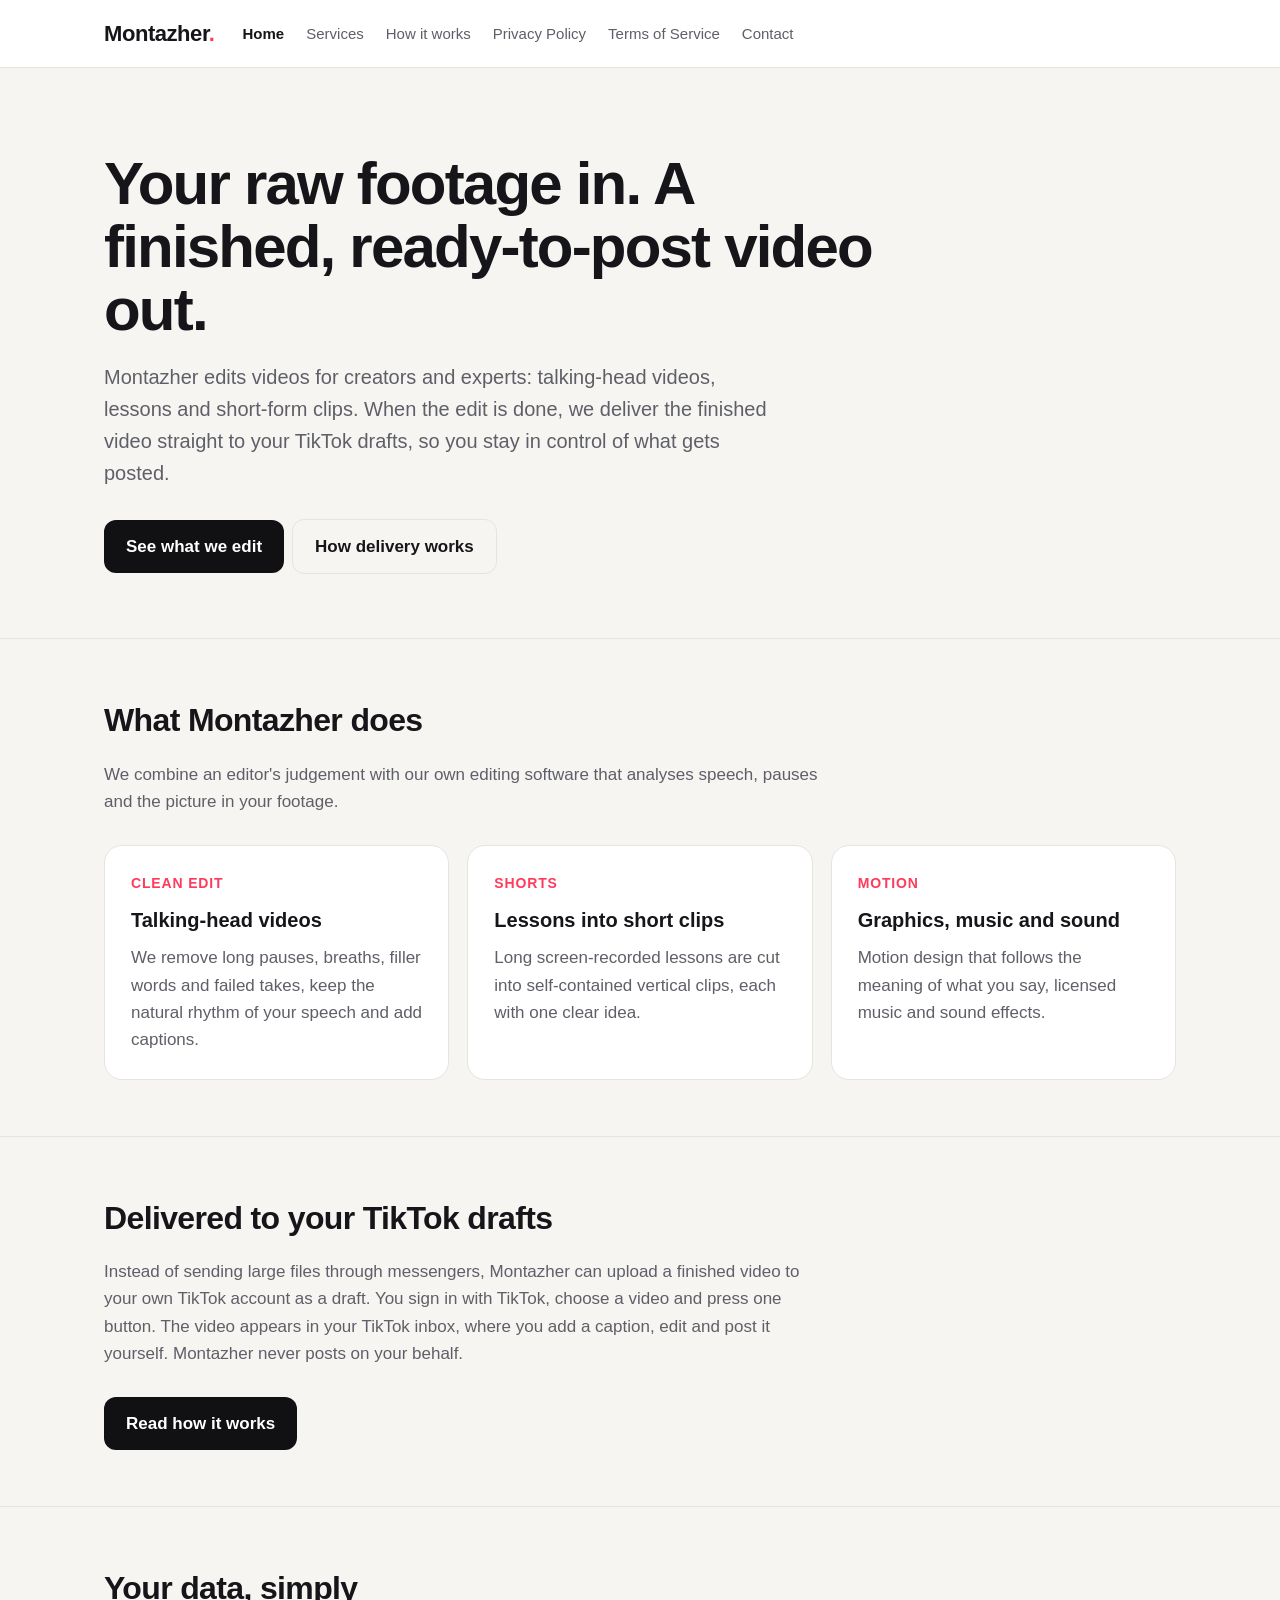
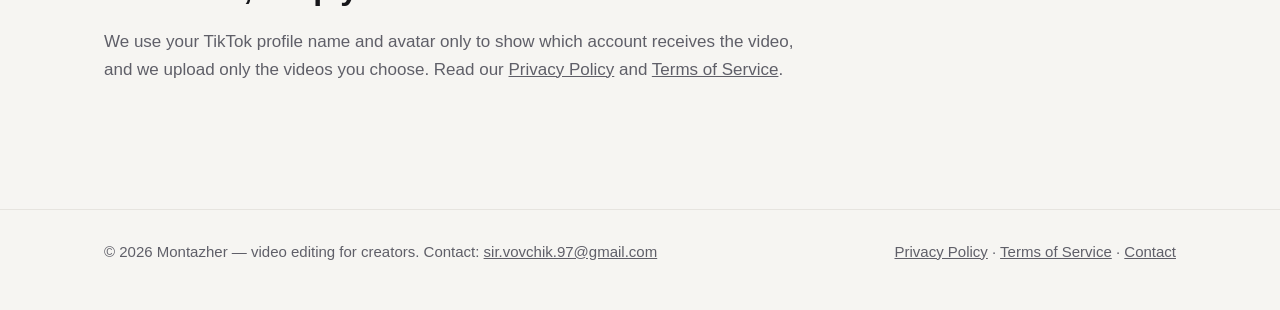
==== index.html @ 3abd1381 "Add files via upload" ====
<!doctype html>
<html lang="en"><head><meta charset="utf-8"><meta name="viewport" content="width=device-width,initial-scale=1">
<title>Montazher — video editing for creators</title><meta name="description" content="Montazher edits videos for creators and delivers finished videos to their TikTok drafts."><link rel="stylesheet" href="style.css">
<link rel="icon" href="data:image/svg+xml,%3Csvg xmlns='http://www.w3.org/2000/svg' viewBox='0 0 32 32'%3E%3Crect width='32' height='32' rx='8' fill='%23111114'/%3E%3Ctext x='16' y='22' font-family='Arial' font-weight='700' font-size='17' fill='%23fff' text-anchor='middle'%3EM%3C/text%3E%3C/svg%3E">
</head><body>
<header class="top"><div class="in"><a class="logo" href="index.html">Montazher<span>.</span></a><nav><a href="index.html" class="on">Home</a><a href="services.html">Services</a><a href="how-it-works.html">How it works</a><a href="privacy.html">Privacy Policy</a><a href="terms.html">Terms of Service</a><a href="contact.html">Contact</a></nav></div></header>

<main class="wrap"><div class="hero">
<h1>Your raw footage in. A finished, ready-to-post video out.</h1>
<p>Montazher edits videos for creators and experts: talking-head videos, lessons and short-form clips. When the edit is done, we deliver the finished video straight to your TikTok drafts, so you stay in control of what gets posted.</p>
<a class="btn" href="services.html">See what we edit</a><a class="btn ghost" href="how-it-works.html">How delivery works</a>
</div></main>
<section><div class="wrap"><h2>What Montazher does</h2><p class="lead">We combine an editor's judgement with our own editing software that analyses speech, pauses and the picture in your footage.</p>
<div class="cards">
<div class="card"><div class="num">CLEAN EDIT</div><h3>Talking-head videos</h3><p>We remove long pauses, breaths, filler words and failed takes, keep the natural rhythm of your speech and add captions.</p></div>
<div class="card"><div class="num">SHORTS</div><h3>Lessons into short clips</h3><p>Long screen-recorded lessons are cut into self-contained vertical clips, each with one clear idea.</p></div>
<div class="card"><div class="num">MOTION</div><h3>Graphics, music and sound</h3><p>Motion design that follows the meaning of what you say, licensed music and sound effects.</p></div>
</div></div></section>
<section><div class="wrap"><h2>Delivered to your TikTok drafts</h2>
<p class="lead">Instead of sending large files through messengers, Montazher can upload a finished video to your own TikTok account as a draft. You sign in with TikTok, choose a video and press one button. The video appears in your TikTok inbox, where you add a caption, edit and post it yourself. Montazher never posts on your behalf.</p>
<a class="btn" href="how-it-works.html">Read how it works</a></div></section>
<section><div class="wrap"><h2>Your data, simply</h2><p class="lead">We use your TikTok profile name and avatar only to show which account receives the video, and we upload only the videos you choose. Read our <a href="privacy.html">Privacy Policy</a> and <a href="terms.html">Terms of Service</a>.</p></div></section>

<footer><div class="wrap"><div>© 2026 Montazher — video editing for creators. Contact: <a href="mailto:sir.vovchik.97@gmail.com">sir.vovchik.97@gmail.com</a></div><div><a href="privacy.html">Privacy Policy</a> · <a href="terms.html">Terms of Service</a> · <a href="contact.html">Contact</a></div></div></footer>
</body></html>
---- style.css ----
:root{--bg:#f6f5f2;--card:#fff;--ink:#16161a;--mute:#5f5f68;--line:#e6e4df;--brand:#ff3b5c;--dark:#111114}
*{box-sizing:border-box}html{-webkit-text-size-adjust:100%}
body{margin:0;background:var(--bg);color:var(--ink);font:17px/1.6 -apple-system,BlinkMacSystemFont,"Inter","Segoe UI",Roboto,sans-serif}
a{color:inherit}
.top{background:var(--card);border-bottom:1px solid var(--line);position:sticky;top:0;z-index:5}
.top .in{max-width:1120px;margin:0 auto;padding:16px 24px;display:flex;align-items:center;gap:28px;flex-wrap:wrap}
.logo{font-weight:800;font-size:22px;letter-spacing:-.02em;text-decoration:none}.logo span{color:var(--brand)}
nav{display:flex;gap:6px 22px;flex-wrap:wrap;font-size:15px}
nav a{text-decoration:none;color:var(--mute)}nav a:hover,nav a.on{color:var(--ink)}nav a.on{font-weight:650}
.wrap{max-width:1120px;margin:0 auto;padding:0 24px}
.hero{padding:84px 0 64px}.hero h1{font-size:clamp(36px,6vw,60px);line-height:1.05;letter-spacing:-.03em;margin:0 0 20px;max-width:820px}
.hero p{font-size:20px;color:var(--mute);max-width:680px;margin:0 0 30px}
.btn{display:inline-block;background:var(--dark);color:#fff;padding:13px 22px;border-radius:12px;text-decoration:none;font-weight:650}
.btn.ghost{background:transparent;color:var(--ink);border:1px solid var(--line);margin-left:8px}
section{padding:56px 0;border-top:1px solid var(--line)}
h2{font-size:32px;letter-spacing:-.02em;margin:0 0 14px}h3{font-size:20px;margin:0 0 8px}
.lead{color:var(--mute);max-width:720px;margin:0 0 30px}
.cards{display:grid;grid-template-columns:repeat(auto-fit,minmax(250px,1fr));gap:18px}
.card{background:var(--card);border:1px solid var(--line);border-radius:18px;padding:26px}
.card p{color:var(--mute);margin:0}.num{font-weight:800;color:var(--brand);font-size:14px;letter-spacing:.06em;margin-bottom:10px}
.steps{counter-reset:s;display:grid;gap:16px}
.step{background:var(--card);border:1px solid var(--line);border-radius:18px;padding:22px 26px 22px 76px;position:relative}
.step:before{counter-increment:s;content:counter(s);position:absolute;left:24px;top:22px;width:34px;height:34px;border-radius:50%;background:var(--dark);color:#fff;display:grid;place-items:center;font-weight:700}
.step p{margin:0;color:var(--mute)}
.shot{background:var(--card);border:1px solid var(--line);border-radius:18px;overflow:hidden;margin-top:26px}
.shot img{display:block;width:100%;height:auto}
table{border-collapse:collapse;width:100%;background:var(--card);border-radius:14px;overflow:hidden;border:1px solid var(--line)}
td,th{padding:14px 16px;border-bottom:1px solid var(--line);text-align:left;vertical-align:top;font-size:16px}th{background:#faf9f7}
.doc{max-width:820px;padding:56px 24px 40px}.doc h1{font-size:42px;line-height:1.1;letter-spacing:-.02em;margin:0 0 10px}
.doc .upd{color:var(--mute);margin:0 0 32px}.doc h2{font-size:24px;margin:36px 0 10px}.doc li{margin:6px 0}
.note{background:#fff7e8;border:1px solid #f3dfb5;border-radius:14px;padding:16px 20px}
footer{border-top:1px solid var(--line);margin-top:40px;padding:30px 0 46px;color:var(--mute);font-size:15px}
footer .wrap{display:flex;gap:10px 26px;flex-wrap:wrap;justify-content:space-between}
footer a{color:var(--mute)}
@media (max-width:640px){.hero{padding:52px 0 40px}.btn.ghost{margin:10px 0 0}section{padding:40px 0}}
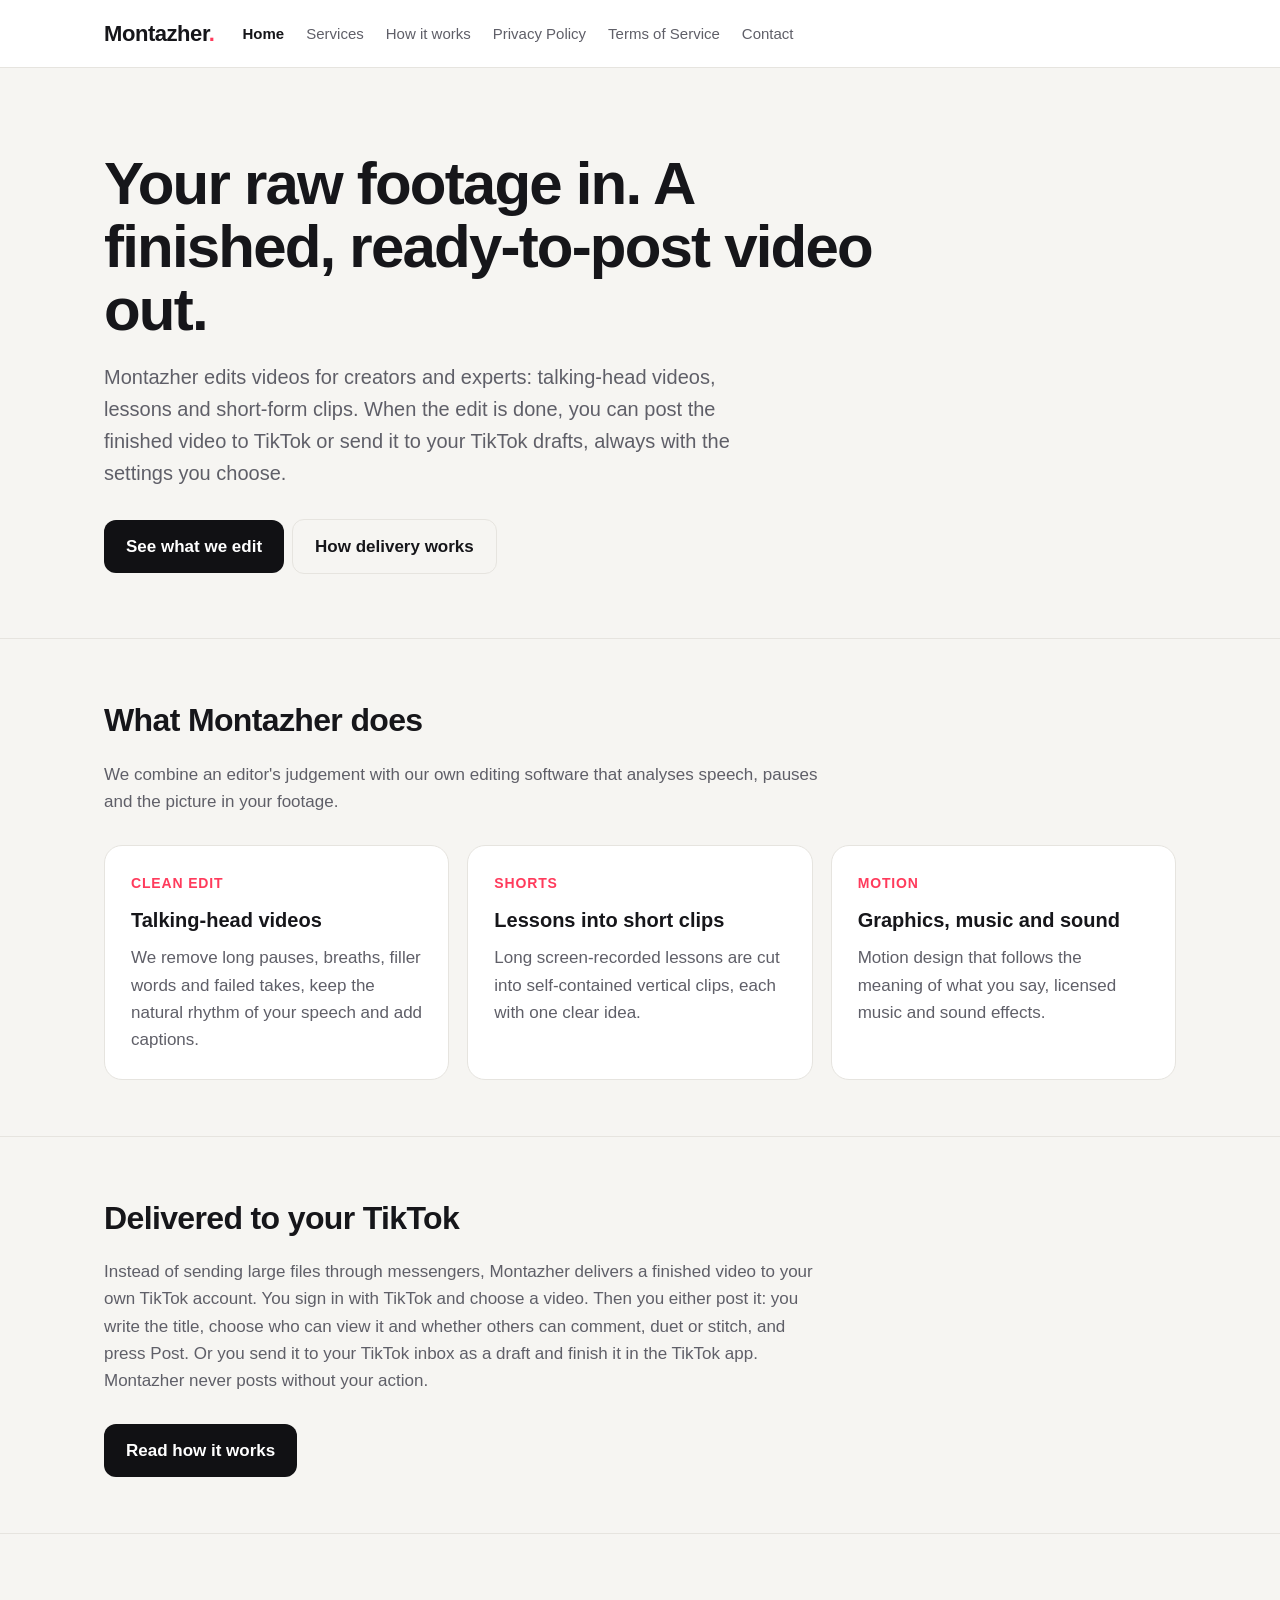
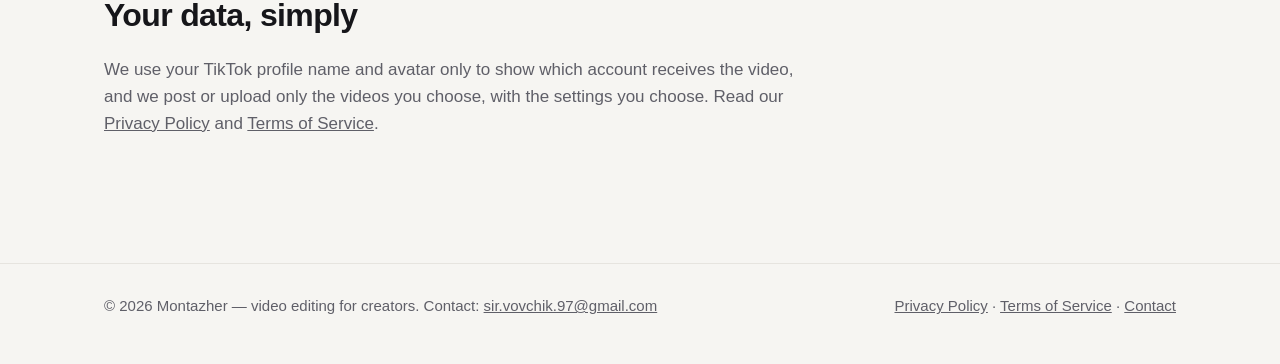
==== commit c7bf0ea1: "Add files via upload" ====
--- a/index.html
+++ b/index.html
@@ -7,7 +7,7 @@
 
 <main class="wrap"><div class="hero">
 <h1>Your raw footage in. A finished, ready-to-post video out.</h1>
-<p>Montazher edits videos for creators and experts: talking-head videos, lessons and short-form clips. When the edit is done, we deliver the finished video straight to your TikTok drafts, so you stay in control of what gets posted.</p>
+<p>Montazher edits videos for creators and experts: talking-head videos, lessons and short-form clips. When the edit is done, you can post the finished video to TikTok or send it to your TikTok drafts, always with the settings you choose.</p>
 <a class="btn" href="services.html">See what we edit</a><a class="btn ghost" href="how-it-works.html">How delivery works</a>
 </div></main>
 <section><div class="wrap"><h2>What Montazher does</h2><p class="lead">We combine an editor's judgement with our own editing software that analyses speech, pauses and the picture in your footage.</p>
@@ -16,10 +16,10 @@
 <div class="card"><div class="num">SHORTS</div><h3>Lessons into short clips</h3><p>Long screen-recorded lessons are cut into self-contained vertical clips, each with one clear idea.</p></div>
 <div class="card"><div class="num">MOTION</div><h3>Graphics, music and sound</h3><p>Motion design that follows the meaning of what you say, licensed music and sound effects.</p></div>
 </div></div></section>
-<section><div class="wrap"><h2>Delivered to your TikTok drafts</h2>
-<p class="lead">Instead of sending large files through messengers, Montazher can upload a finished video to your own TikTok account as a draft. You sign in with TikTok, choose a video and press one button. The video appears in your TikTok inbox, where you add a caption, edit and post it yourself. Montazher never posts on your behalf.</p>
+<section><div class="wrap"><h2>Delivered to your TikTok</h2>
+<p class="lead">Instead of sending large files through messengers, Montazher delivers a finished video to your own TikTok account. You sign in with TikTok and choose a video. Then you either post it: you write the title, choose who can view it and whether others can comment, duet or stitch, and press Post. Or you send it to your TikTok inbox as a draft and finish it in the TikTok app. Montazher never posts without your action.</p>
 <a class="btn" href="how-it-works.html">Read how it works</a></div></section>
-<section><div class="wrap"><h2>Your data, simply</h2><p class="lead">We use your TikTok profile name and avatar only to show which account receives the video, and we upload only the videos you choose. Read our <a href="privacy.html">Privacy Policy</a> and <a href="terms.html">Terms of Service</a>.</p></div></section>
+<section><div class="wrap"><h2>Your data, simply</h2><p class="lead">We use your TikTok profile name and avatar only to show which account receives the video, and we post or upload only the videos you choose, with the settings you choose. Read our <a href="privacy.html">Privacy Policy</a> and <a href="terms.html">Terms of Service</a>.</p></div></section>
 
 <footer><div class="wrap"><div>© 2026 Montazher — video editing for creators. Contact: <a href="mailto:sir.vovchik.97@gmail.com">sir.vovchik.97@gmail.com</a></div><div><a href="privacy.html">Privacy Policy</a> · <a href="terms.html">Terms of Service</a> · <a href="contact.html">Contact</a></div></div></footer>
 </body></html>
